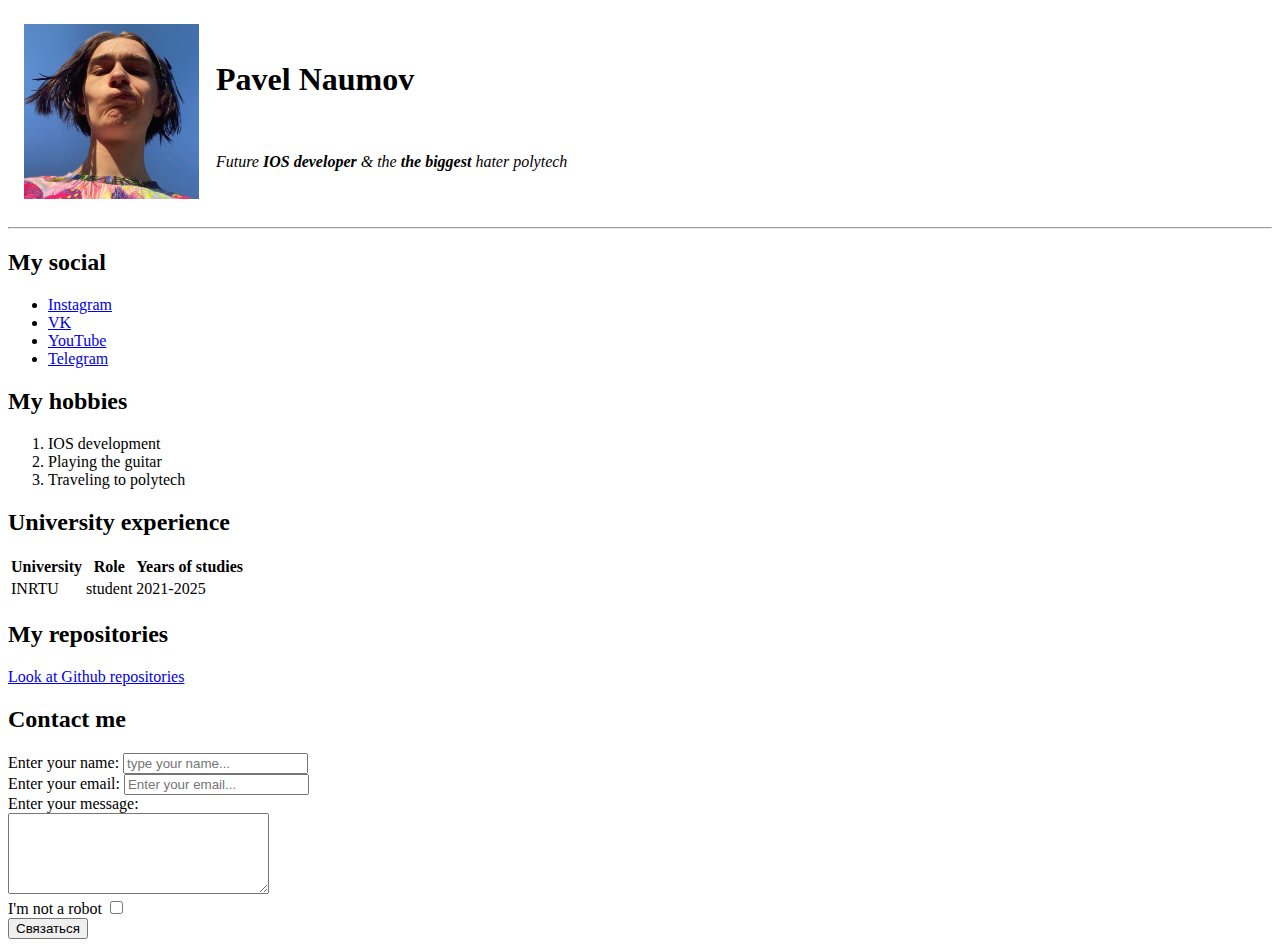
==== index.html @ 0438d7d7 "first commit" ====
<!DOCTYPE html>
<head>
  <meta charset="UTF-8">
  <title>Portfolio Pavel Naumov</title>
</head>
<body>
  <table cellspacing="15">
    <tr>
      <td><img src="avatar.jpg" width="175" alt="lost photo"></td>
      <td><h1>Pavel Naumov</h1>
        <br>
        <p><em>Future <strong>IOS developer</strong> & the <strong>the biggest</strong> hater polytech</em></p></td>
    </tr>
  </table>
  <hr>
  <h2>My social</h2>
  <ul>
    <li><a href="http://www.instagram.com/ashap.fnm" target="_blank">Instagram</a></li>
    <li><a href="http://vk.com/tipaashap" target="_blank">VK</a> </li>
    <li><a href="http://YouTube.com/АШАПТОП" target="_blank">YouTube</a> </li>
    <li><a href="http://t.me/malinatrash" target="_blank">Telegram</a> </li>
  </ul>
  <h2>My hobbies</h2>
  <ol>
    <li>IOS development</li>
    <li>Playing the guitar</li>
    <li>Traveling to polytech</li>
  </ol>

  <h2>University experience</h2>
  <table>
    <tr>
      <th>University</th>
      <th>Role</th>
      <th>Years of studies</th>
    </tr>
    <tr>
      <td>INRTU</td>
      <td>student</td>
      <td>2021-2025</td>
    </tr>
  </table>

  <h2>My repositories</h2>
  <a href="git.html" target="_blank">Look at Github repositories</a>

  <h2>Contact me</h2>

  <form action="/">

    <label for="name">Enter your name:</label>
    <input type="text" placeholder="type your name...">
    <br>

    <label for="email">Enter your email:</label>
    <input type="email" placeholder="Enter your email...">
    <br>

    <label for="text">Enter your message:</label>
    <br>
    <textarea id="text" cols="30" rows="5"></textarea>
    <br>

    <label for="bot">I'm not a robot</label>
    <input type="checkbox" placeholder="type your name...">
    <br>

    <button>Связаться</button>

  </form>

</body>
</html>
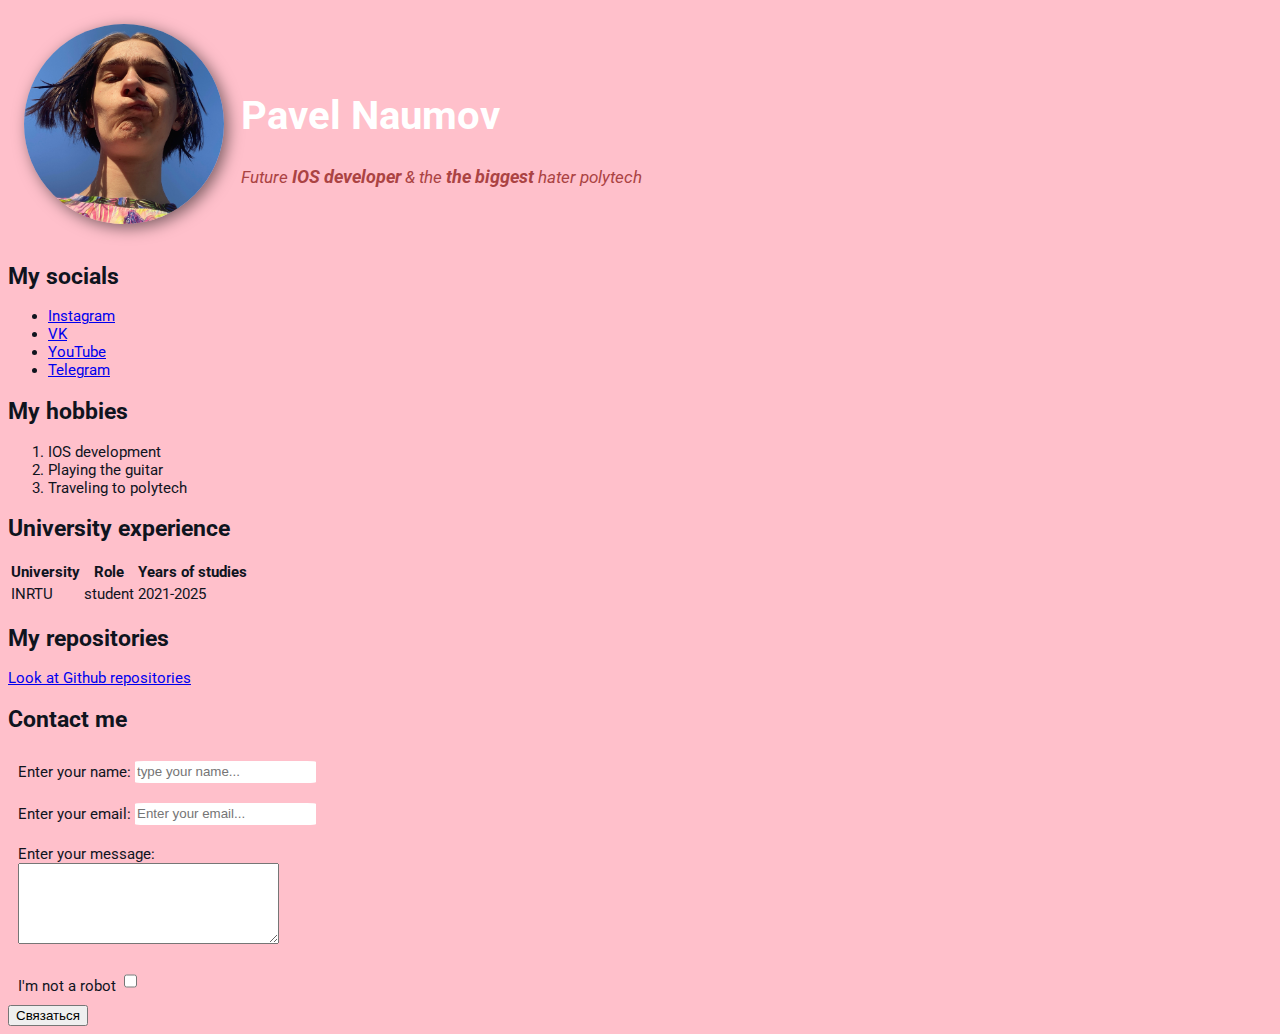
==== commit 7d09022e: "Added some CSS" ====
--- a/index.html
+++ b/index.html
@@ -2,24 +2,29 @@
 <head>
   <meta charset="UTF-8">
   <title>Portfolio Pavel Naumov</title>
+  <link href="styles.css" rel="stylesheet">
 </head>
 <body>
-  <table cellspacing="15">
-    <tr>
-      <td><img src="avatar.jpg" width="175" alt="lost photo"></td>
-      <td><h1>Pavel Naumov</h1>
-        <br>
-        <p><em>Future <strong>IOS developer</strong> & the <strong>the biggest</strong> hater polytech</em></p></td>
-    </tr>
-  </table>
-  <hr>
-  <h2>My social</h2>
-  <ul>
-    <li><a href="http://www.instagram.com/ashap.fnm" target="_blank">Instagram</a></li>
-    <li><a href="http://vk.com/tipaashap" target="_blank">VK</a> </li>
-    <li><a href="http://YouTube.com/АШАПТОП" target="_blank">YouTube</a> </li>
-    <li><a href="http://t.me/malinatrash" target="_blank">Telegram</a> </li>
-  </ul>
+  <div class = "info">
+    <table cellspacing="15">
+      <tr>
+        <td><img class="avatar" src="avatar.jpg" width="175" alt="lost photo"></td>
+        <td><h1>Pavel Naumov</h1>
+          <p>Future <strong>IOS developer</strong> & the <strong>the biggest</strong> hater polytech</p></td>
+      </tr>
+    </table>
+  </div>
+
+  <div class = "socials">
+    <h2>My socials</h2>
+    <ul>
+      <li><a href="http://www.instagram.com/ashap.fnm" target="_blank">Instagram</a></li>
+      <li><a href="http://vk.com/tipaashap" target="_blank">VK</a> </li>
+      <li><a href="https://www.youtube.com/channel/UCfwNDIuTW_h3Iba6Cs8uwnw" target="_blank">YouTube</a> </li>
+      <li><a href="http://t.me/malinatrash" target="_blank">Telegram</a> </li>
+    </ul>
+  </div>
+  
   <h2>My hobbies</h2>
   <ol>
     <li>IOS development</li>
@@ -42,28 +47,35 @@
   </table>
 
   <h2>My repositories</h2>
-  <a href="git.html" target="_blank">Look at Github repositories</a>
+  <a class="GitRepo" href="git.html" target="_blank">Look at Github repositories</a>
 
   <h2>Contact me</h2>
 
-  <form action="/">
+  <form action="/" class="form">
+    <div class = "fieldForm">
+      <label for="name">Enter your name:</label>
+      <input type="text" placeholder="type your name...">
+      <br>
+    </div>
 
-    <label for="name">Enter your name:</label>
-    <input type="text" placeholder="type your name...">
-    <br>
+    <div class = "fieldForm"> 
+      <label for="email">Enter your email:</label>
+      <input type="email" placeholder="Enter your email...">
+      <br>
+    </div>
+   
+    <div class = "fieldForm">
+      <label for="text">Enter your message:</label>
+      <br>
+      <textarea id="text" cols="30" rows="5"></textarea>
+      <br>
+    </div>
 
-    <label for="email">Enter your email:</label>
-    <input type="email" placeholder="Enter your email...">
-    <br>
-
-    <label for="text">Enter your message:</label>
-    <br>
-    <textarea id="text" cols="30" rows="5"></textarea>
-    <br>
-
-    <label for="bot">I'm not a robot</label>
+    <div class = "fieldForm">
+      <label for="bot">I'm not a robot</label>
     <input type="checkbox" placeholder="type your name...">
     <br>
+    </div>
 
     <button>Связаться</button>
 
--- a/styles.css
+++ b/styles.css
@@ -0,0 +1,48 @@
+@import url("https://fonts.googleapis.com/css2?family=Roboto:wght@100&display=swap");
+
+body {
+  background: pink;
+  color: #0f141e;
+
+  font: normal 15px "Roboto", sans-serif;
+}
+
+h1 {
+  color: white;
+  font-size: 40px;
+}
+
+strong {
+  font-size: 18px;
+}
+
+.avatar {
+  width: 200px;
+  border-radius: 50%;
+  box-shadow: 4px 4px 15px rgba(0, 0, 0, 0.5);
+}
+
+.form input {
+  border-style: hidden;
+  height: 20px;
+  border-radius: 5%;
+}
+
+.gitRepo {
+  font-size: 20px;
+}
+
+.fieldForm {
+  padding: 10px;
+}
+
+.info p {
+  margin: 0;
+  font-style: italic;
+  font-size: 17px;
+  color: rgb(171, 67, 67);
+}
+
+.socials {
+  /* background: cyan; */
+}
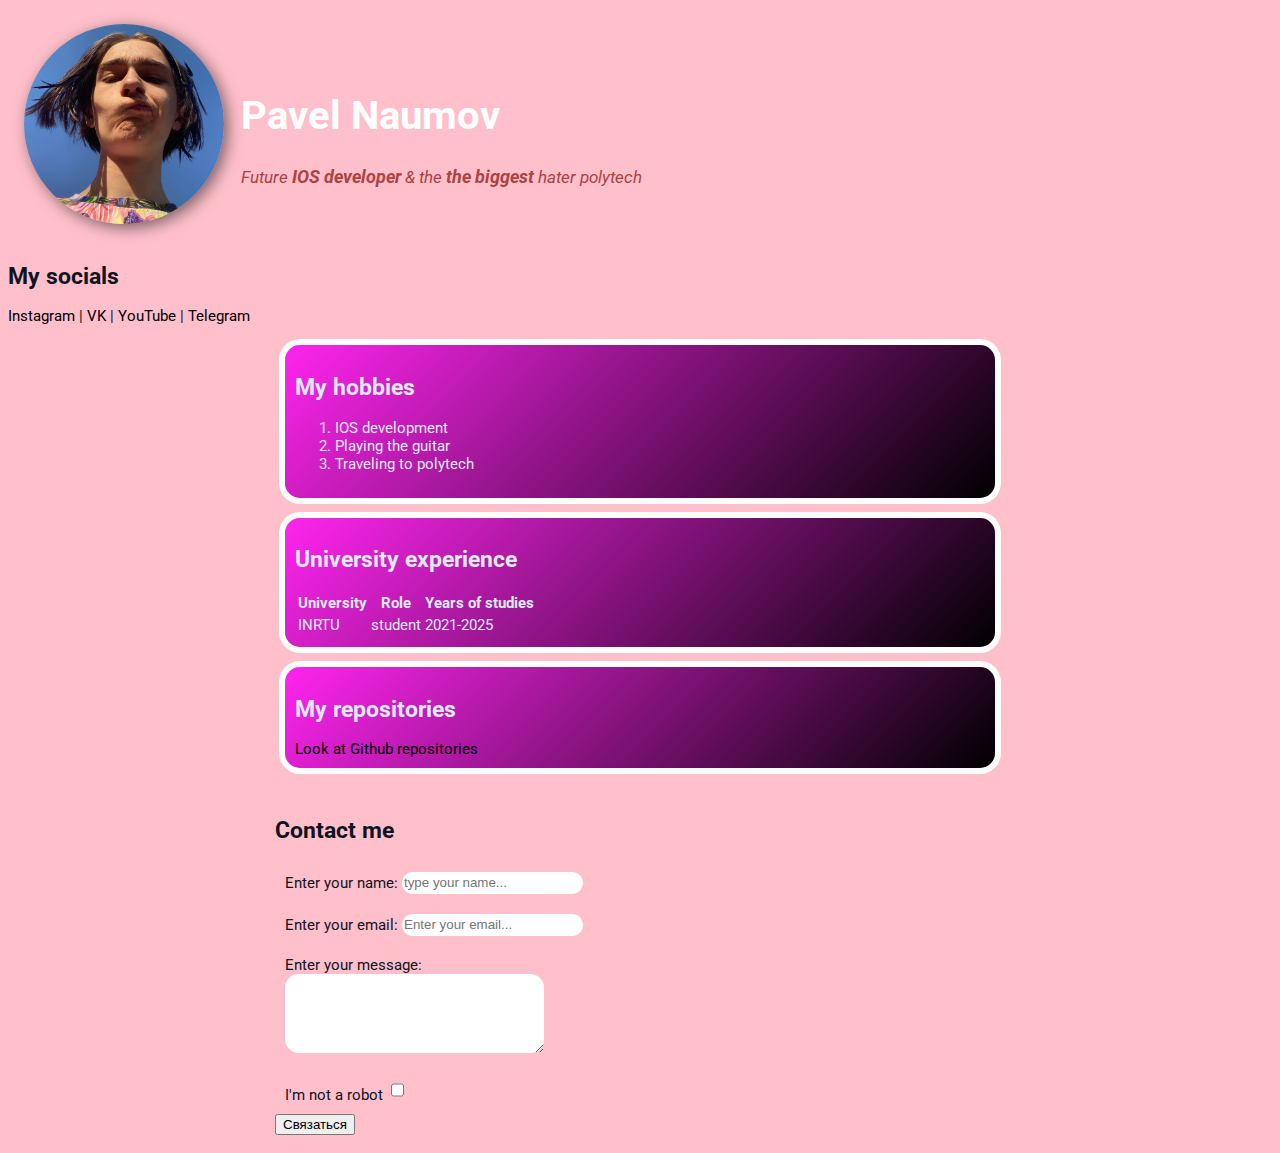
==== commit 3e2cc919: "OMG AMAZING" ====
--- a/index.html
+++ b/index.html
@@ -13,73 +13,79 @@
           <p>Future <strong>IOS developer</strong> & the <strong>the biggest</strong> hater polytech</p></td>
       </tr>
     </table>
+    <div class="socials">
+      <h2>My socials</h2>
+        <a href="http://www.instagram.com/ashap.fnm" target="_blank">Instagram</a> |
+        <a href="http://vk.com/tipaashap" target="_blank">VK</a> |
+        <a href="https://www.youtube.com/channel/UCfwNDIuTW_h3Iba6Cs8uwnw" target="_blank">YouTube</a> |
+        <a href="http://t.me/malinatrash" target="_blank">Telegram</a>
+    </div>
   </div>
 
-  <div class = "socials">
-    <h2>My socials</h2>
-    <ul>
-      <li><a href="http://www.instagram.com/ashap.fnm" target="_blank">Instagram</a></li>
-      <li><a href="http://vk.com/tipaashap" target="_blank">VK</a> </li>
-      <li><a href="https://www.youtube.com/channel/UCfwNDIuTW_h3Iba6Cs8uwnw" target="_blank">YouTube</a> </li>
-      <li><a href="http://t.me/malinatrash" target="_blank">Telegram</a> </li>
-    </ul>
-  </div>
-  
-  <h2>My hobbies</h2>
-  <ol>
-    <li>IOS development</li>
-    <li>Playing the guitar</li>
-    <li>Traveling to polytech</li>
-  </ol>
-
-  <h2>University experience</h2>
-  <table>
-    <tr>
-      <th>University</th>
-      <th>Role</th>
-      <th>Years of studies</th>
-    </tr>
-    <tr>
-      <td>INRTU</td>
-      <td>student</td>
-      <td>2021-2025</td>
-    </tr>
-  </table>
-
-  <h2>My repositories</h2>
-  <a class="GitRepo" href="git.html" target="_blank">Look at Github repositories</a>
-
-  <h2>Contact me</h2>
-
-  <form action="/" class="form">
-    <div class = "fieldForm">
-      <label for="name">Enter your name:</label>
-      <input type="text" placeholder="type your name...">
-      <br>
+  <div class = "container">
+    
+    <div class="card">
+      <h2>My hobbies</h2>
+      <ol>
+        <li>IOS development</li>
+        <li>Playing the guitar</li>
+        <li>Traveling to polytech</li>
+      </ol>
     </div>
 
-    <div class = "fieldForm"> 
-      <label for="email">Enter your email:</label>
-      <input type="email" placeholder="Enter your email...">
+    <div class="card">
+      <h2>University experience</h2>
+      <table>
+        <tr>
+          <th>University</th>
+          <th>Role</th>
+          <th>Years of studies</th>
+        </tr>
+        <tr>
+          <td>INRTU</td>
+          <td>student</td>
+          <td>2021-2025</td>
+        </tr>
+      </table>
+  </div>
+
+  <div class="card">
+    <h2>My repositories</h2>
+    <a class="GitRepo" href="git.html" target="_blank">Look at Github repositories</a>
+  </div>
+
+
+  
+
+    <form action="/" class="form">
+      <h2>Contact me</h2>
+      <div class = "fieldForm">
+        <label for="name">Enter your name:</label>
+        <input type="text" placeholder="type your name...">
+        <br>
+      </div>
+
+      <div class = "fieldForm"> 
+        <label for="email">Enter your email:</label>
+        <input type="email" placeholder="Enter your email...">
+        <br>
+      </div>
+    
+      <div class = "fieldForm">
+        <label for="text">Enter your message:</label>
+        <br>
+        <textarea id="text" cols="30" rows="5"></textarea>
+        <br>
+      </div>
+
+      <div class = "fieldForm">
+        <label for="bot">I'm not a robot</label>
+      <input type="checkbox" placeholder="type your name...">
       <br>
-    </div>
-   
-    <div class = "fieldForm">
-      <label for="text">Enter your message:</label>
-      <br>
-      <textarea id="text" cols="30" rows="5"></textarea>
-      <br>
-    </div>
+      </div>
 
-    <div class = "fieldForm">
-      <label for="bot">I'm not a robot</label>
-    <input type="checkbox" placeholder="type your name...">
-    <br>
-    </div>
-
-    <button>Связаться</button>
-
-  </form>
-
+      <button>Связаться</button>
+    </form>
+  </div>
 </body>
 </html>--- a/styles.css
+++ b/styles.css
@@ -5,6 +5,19 @@
   color: #0f141e;
 
   font: normal 15px "Roboto", sans-serif;
+}
+
+a {
+    color: black;
+    text-decoration: none;
+}
+
+a:hover {
+    text-decoration: underline;
+}
+
+a:active {
+    color: blue;
 }
 
 h1 {
@@ -22,10 +35,23 @@
   box-shadow: 4px 4px 15px rgba(0, 0, 0, 0.5);
 }
 
+.form {
+    margin-top: 20;
+    padding: 10px;
+}
 .form input {
   border-style: hidden;
   height: 20px;
-  border-radius: 5%;
+  border-radius: 15px;
+}
+
+.form h2 {
+    font-weight:bolder;
+}
+
+.fieldForm textarea {
+    border-style: hidden;
+    border-radius: 14px;
 }
 
 .gitRepo {
@@ -38,11 +64,27 @@
 
 .info p {
   margin: 0;
-  font-style: italic;
+  font-style: oblique;
   font-size: 17px;
   color: rgb(171, 67, 67);
 }
 
-.socials {
-  /* background: cyan; */
+.container {
+    max-width: 750px;
+    margin: auto;
 }
+
+.card {
+    padding: 10px;
+    position: relative;
+    flex-grow: 1;
+    background: linear-gradient(135deg, rgba(255, 2, 247, 0.818), rgb(0, 0, 0));
+    transition: all .3s;
+    color: rgb(219, 234, 248);
+    overflow: hidden;
+    border-radius: 1em;
+    box-shadow: 0 0 0 6px white;
+    text-decoration: none;
+    margin: 20px;
+    max-width: 100%;
+}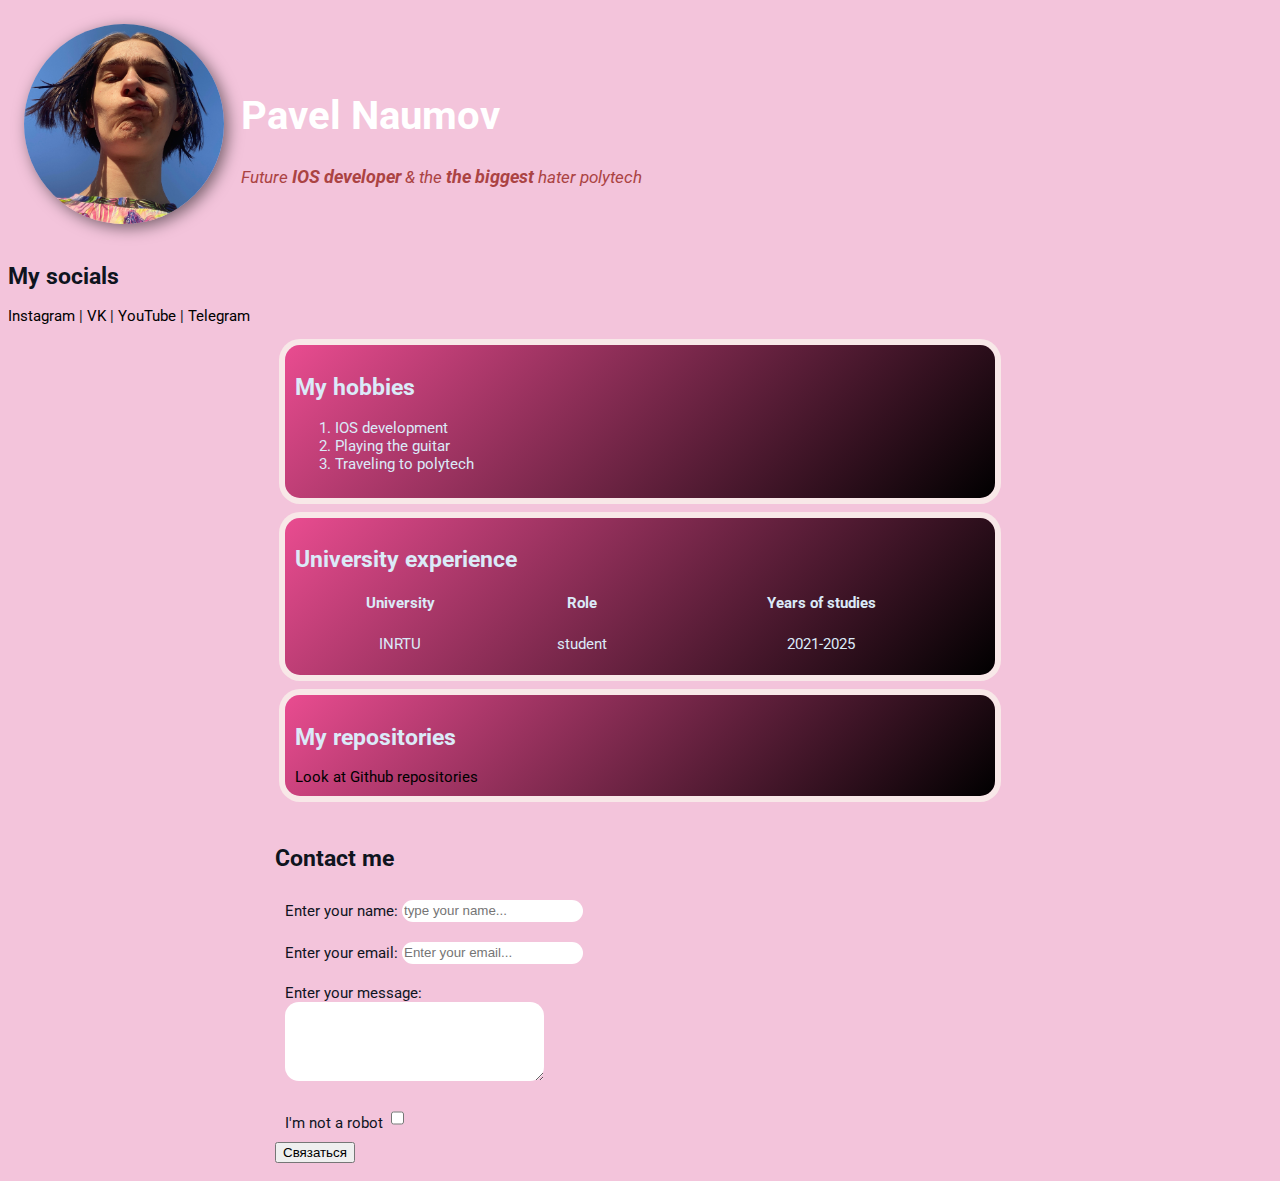
==== commit 9ce18fab: "Againg fix gbc" ====
--- a/index.html
+++ b/index.html
@@ -35,17 +35,17 @@
 
     <div class="card">
       <h2>University experience</h2>
-      <table>
-        <tr>
+      <table class = "table">
+        <thead>
           <th>University</th>
           <th>Role</th>
           <th>Years of studies</th>
-        </tr>
-        <tr>
+        </thead>
+        <tbody>
           <td>INRTU</td>
           <td>student</td>
           <td>2021-2025</td>
-        </tr>
+        </tbody>
       </table>
   </div>
 
--- a/styles.css
+++ b/styles.css
@@ -1,10 +1,11 @@
 @import url("https://fonts.googleapis.com/css2?family=Roboto:wght@100&display=swap");
 
 body {
-  background: pink;
+  background: rgb(243, 196, 219);
+  /* background: pink; */
   color: #0f141e;
 
-  font: normal 15px "Roboto", sans-serif;
+  font: normal 15px "Roboto", "Helvetica Neue";
 }
 
 a {
@@ -33,6 +34,15 @@
   width: 200px;
   border-radius: 50%;
   box-shadow: 4px 4px 15px rgba(0, 0, 0, 0.5);
+}
+
+.table {
+    text-align: center;
+    width: 100%;
+}
+.table td {
+    padding-bottom: 10px;
+    padding-top: 20px;
 }
 
 .form {
@@ -78,12 +88,12 @@
     padding: 10px;
     position: relative;
     flex-grow: 1;
-    background: linear-gradient(135deg, rgba(255, 2, 247, 0.818), rgb(0, 0, 0));
+    background: linear-gradient(135deg, rgb(233, 76, 144), rgb(0, 0, 0));
     transition: all .3s;
     color: rgb(219, 234, 248);
     overflow: hidden;
     border-radius: 1em;
-    box-shadow: 0 0 0 6px white;
+    box-shadow: 0 0 0 6px rgb(248, 232, 232);
     text-decoration: none;
     margin: 20px;
     max-width: 100%;
